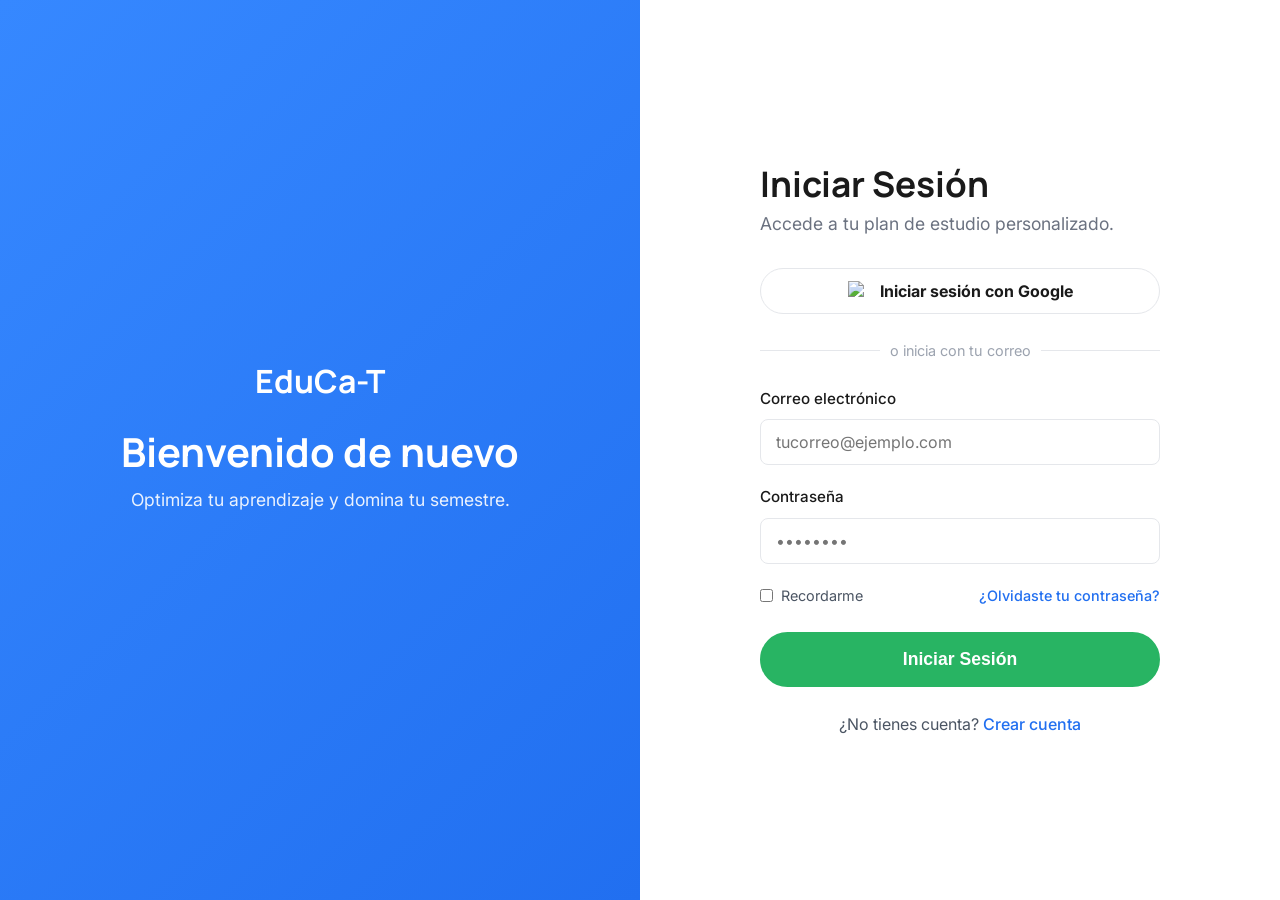
==== login.html @ 0b0712ae "Add files via upload" ====
<!DOCTYPE html>
<html lang="es">
<head>
    <meta charset="UTF-8" />
    <meta name="viewport" content="width=device-width, initial-scale=1.0" />
    <title>Login - EduCa-T</title>
    
    <link rel="stylesheet" href="style.css" />

    <link rel="preconnect" href="https://fonts.googleapis.com">
    <link rel="preconnect" href="https://fonts.gstatic.com" crossorigin>
    <link href="https://fonts.googleapis.com/css2?family=Inter:wght@400;500;700&family=Manrope:wght@700;800&display=swap" rel="stylesheet">
</head>

<body class="login-page-body">

    <div class="login-page-container">
        
        <div class="login-branding-panel">
            <div class="login-branding-content">
                <div class="logo-blanco">EduCa-T</div>
                <h2>Bienvenido de nuevo</h2>
                <p>Optimiza tu aprendizaje y domina tu semestre.</p>
                
            </div>
        </div>

        <div class="login-form-container">
            <div class="login-form-box">
                <h2>Iniciar Sesión</h2>
                <p class="login-subtitulo">Accede a tu plan de estudio personalizado.</p>
                
                <button type="button" class="btn-google">
                    <img src="https://upload.wikimedia.org/wikipedia/commons/c/c1/Google_%22G%22_logo.svg" alt="Google Logo">
                    Iniciar sesión con Google
                </button>
                
                <div class="separator">o inicia con tu correo</div>

                <form onsubmit="handleLogin(event)">
                    <div class="form-group">
                        <label for="email">Correo electrónico</label>
                        <input type="email" id="email" name="email" placeholder="tucorreo@ejemplo.com" required>
                    </div>

                    <div class="form-group">
                        <label for="password">Contraseña</label>
                        <input type="password" id="password" name="password" placeholder="••••••••" required>
                    </div>

                    <div class="login-options">
                        <label class="remember-me"><input type="checkbox" name="remember" /> Recordarme</label>
                        <a href="#">¿Olvidaste tu contraseña?</a>
                    </div>

                    <button type="submit" class="cta-button primary-cta login-btn">Iniciar Sesión</button>

                    <p class="register-link">¿No tienes cuenta? <a href="register.html">Crear cuenta</a></p>
                </form>
            </div>
        </div>

    </div>

    <script src="login.js"></script>

</body>
</html>
---- style.css ----
/* ==================================== */
/* 0. Variables y Reset Básico */
/* ==================================== */

:root {
    /* Colores según tu guía */
    --color-primario: #216FF0;
    --color-primario-suave: #3688FF;
    --color-secundario: #FFFFFF;
    --color-terciario: #1A1A1A;
    --color-realce: #28B463;
    
    /* === CAMBIOS DE ESTILO === */
    --color-fondo-claro: #F9FAFB; /* Un gris muy suave y moderno */
    --color-footer-bg: var(--color-terciario); /* Footer negro elegante */
    --color-border-suave: #E5E7EB; /* Para bordes sutiles */

    /* === CAMBIOS DE FUENTE === */
    --font-principal: 'Manrope', sans-serif; /* Para títulos */
    --font-secundaria: 'Inter', sans-serif;  /* Para texto */
}

* {
    margin: 0;
    padding: 0;
    box-sizing: border-box;
}

html {
    scroll-behavior: smooth; /* Para que los anclajes #faq, etc. sean suaves */
}

body {
    font-family: var(--font-secundaria); /* Fuente principal para el cuerpo */
    line-height: 1.6;
    color: var(--color-terciario);
    background-color: var(--color-secundario);
    -webkit-font-smoothing: antialiased; /* Mejora renderizado de fuentes */
}

.container {
    max-width: 1200px;
    margin: 0 auto;
    padding: 0 20px;
}

/* ==================================== */
/* 1. Tipografía y Encabezados */
/* ==================================== */

h1, h2, h3, h4 {
    font-family: var(--font-principal); /* Fuente Manrope para todos los títulos */
    line-height: 1.2;
    color: var(--color-terciario);
    margin-bottom: 1rem;
}

h1 {
    font-size: 3.2rem;
    color: var(--color-terciario);
}

h2 {
    font-size: 2.2rem;
    text-align: center;
}

h3 {
    font-size: 1.6rem;
}

h4 {
    font-size: 1.25rem;
}

/* ==================================== */
/* 2. Botones CTA */
/* ==================================== */

.cta-button {
    display: inline-block;
    padding: 15px 35px; /* Un poco más de padding horizontal */
    border-radius: 50px; /* === ESTILO "PILL" MODERNO === */
    text-decoration: none;
    font-weight: bold;
    font-size: 1.1rem;
    transition: background-color 0.3s ease, transform 0.2s, filter 0.3s;
    text-align: center;
}

.primary-cta {
    background-color: var(--color-realce);
    color: var(--color-secundario);
    border: 2px solid var(--color-realce);
}

.primary-cta:hover {
    background-color: #249d56;
    transform: translateY(-2px);
    filter: brightness(1.1); /* Efecto hover más sutil */
}

.secondary-cta {
    background-color: var(--color-primario);
    color: var(--color-secundario);
}

.secondary-cta:hover {
    background-color: #1c5ecc;
    transform: translateY(-2px);
    filter: brightness(1.1);
}


/* ==================================== */
/* 3. Navbar */
/* ==================================== */

.navbar {
    display: flex;
    justify-content: space-between;
    align-items: center;
    padding: 20px 0;
}

.logo {
    font-family: var(--font-principal);
    font-size: 1.8rem;
    font-weight: bold;
    color: var(--color-primario);
}

.nav-links a {
    text-decoration: none;
    color: var(--color-terciario);
    margin-left: 25px;
    font-weight: 500;
    transition: color 0.3s;
}

.nav-links a:hover {
    color: var(--color-primario);
}

.hero-section-nuevo .navbar {
    padding: 30px 0 0;
}

.hero-section-nuevo .logo {
    color: var(--color-secundario);
}

.hero-section-nuevo .nav-links a {
    color: var(--color-secundario);
    opacity: 0.8;
}

.hero-section-nuevo .nav-links a:hover {
    opacity: 1;
}

.hero-section-nuevo .cta-nav.login {
    background: none;
    border: 1px solid var(--color-secundario);
    color: var(--color-secundario) !important;
    padding: 8px 15px;
    border-radius: 50px; 
    font-weight: normal;
}

.hero-section-nuevo .cta-nav.signup {
    background-color: var(--color-secundario);
    color: var(--color-primario) !important;
    border: none;
    padding: 8px 15px;
    border-radius: 50px;
    margin-left: 10px;
    font-weight: normal;
}


/* ==================================== */
/* 4. Hero Section */
/* ==================================== */

.hero-section-nuevo {
    background: linear-gradient(135deg, var(--color-primario-suave) 0%, var(--color-primario) 100%);
    color: var(--color-secundario);
    padding-bottom: 0;
    position: relative;
    overflow: hidden;
    min-height: 70vh;
    display: flex;
    flex-direction: column;
}

.hero-main-content {
    display: flex;
    align-items: center;
    justify-content: space-between;
    flex-grow: 1;
    padding: 60px 20px;
}

.hero-text-content {
    flex: 1;
    max-width: 50%;
    padding-right: 40px;
}

.hero-text-content h1 {
    font-size: 3.8rem;
    color: var(--color-secundario);
    margin-bottom: 20px;
}

.hero-text-content p {
    font-size: 1.1rem;
    opacity: 0.9;
    margin-bottom: 30px;
    max-width: 550px; 
}

.hero-actions {
    display: flex;
    align-items: center;
    gap: 20px;
}

.play-button {
    color: var(--color-secundario);
    text-decoration: none;
    display: flex;
    align-items: center;
    font-weight: bold;
}

.play-button .triangle {
    display: inline-flex;
    justify-content: center;
    align-items: center;
    width: 40px;
    height: 40px;
    background-color: var(--color-realce);
    border-radius: 50%;
    margin-right: 10px;
    font-size: 0.8rem;
}

.hero-image-right {
    flex: 1;
    display: flex;
    justify-content: center;
    align-items: center;
    min-height: 600px;
    background: url('https://www.pngarts.com/files/7/College-Student-Transparent-Background-PNG.png') no-repeat center bottom;
    background-size: contain;
    margin-top: -50px;
}

/* ==================================== */
/* 5. Sección de Misión y Visión */
/* ==================================== */

.section-mv {
    padding: 80px 0; 
    text-align: center;
    background-color: var(--color-secundario);
}

.subtitle-center {
    font-family: var(--font-secundaria);
    font-size: 1.1rem;
    font-weight: 500;
    text-transform: uppercase;
    color: var(--color-primario);
    margin-bottom: 5px;
}

.tagline {
    font-size: 1.4rem;
    color: var(--color-terciario);
    margin-bottom: 50px;
}

.mv-grid {
    display: flex;
    justify-content: center;
    gap: 40px;
    padding: 20px;
}

.mv-item {
    flex: 1;
    max-width: 450px;
    padding: 30px;
    border-radius: 10px;
    box-shadow: 0 4px 6px -1px rgba(0, 0, 0, 0.07), 0 2px 4px -2px rgba(0, 0, 0, 0.04);
    border-top: 5px solid;
    height: 100%;
    text-align: left;
    transition: transform 0.3s ease, box-shadow 0.3s ease;
}

.mv-item:hover {
    transform: translateY(-5px);
    box-shadow: 0 10px 15px -3px rgba(0, 0, 0, 0.1), 0 4px 6px -4px rgba(0, 0, 0, 0.08);
}

.mv-item:first-child {
    border-color: var(--color-primario);
}

.mv-item:last-child {
    border-color: var(--color-realce);
}

.mv-icon {
    font-size: 2rem;
    margin-bottom: 15px;
    text-align: center;
    width: 100%;
}

.mv-item h3 {
    color: var(--color-terciario);
    font-size: 1.8rem;
    margin-bottom: 10px;
    text-align: center;
}

/* ==================================== */
/* 6. El Problema */
/* ==================================== */

.section-problema {
    padding: 80px 0;
    text-align: center;
    background-color: var(--color-fondo-claro); 
}

.section-problema h3 {
    color: var(--color-primario);
    margin-bottom: 40px;
}

.problemas-grid {
    display: flex;
    justify-content: center;
    flex-wrap: wrap;
    gap: 20px;
}

.problema-item {
    background-color: var(--color-secundario);
    color: var(--color-terciario);
    padding: 15px 30px;
    border-radius: 50px; 
    font-weight: bold;
    font-size: 1.05rem;
    box-shadow: 0 4px 10px rgba(0, 0, 0, 0.03);
    border: 1px solid var(--color-border-suave);
}

/* ==================================== */
/* 7. La Solución */
/* ==================================== */

.section-solucion {
    padding: 80px 0;
    background-color: var(--color-secundario);
}

.section-solucion .container {
    display: flex;
    align-items: center;
    gap: 50px;
}

.solucion-content {
    flex: 1;
}

.solucion-content h3 {
    font-size: 2.5rem;
}

.solucion-content p {
    font-size: 1.1rem;
    margin-bottom: 30px;
}

.solucion-image {
    flex: 1;
    text-align: center;
}

.solucion-image img {
    max-width: 100%;
    height: auto;
    border-radius: 10px; 
}

/* ==================================== */
/* 8. Características */
/* ==================================== */

.section-caracteristicas {
    padding: 80px 0;
    background-color: var(--color-fondo-claro); 
    text-align: center;
}

.section-caracteristicas h2 {
    margin-bottom: 60px;
}

.caracteristicas-grid {
    display: grid;
    grid-template-columns: repeat(4, 1fr);
    gap: 30px;
}

.caracteristica-item {
    text-align: center;
    padding: 25px;
    background: var(--color-secundario);
    border-radius: 10px;
    box-shadow: 0 4px 6px -1px rgba(0, 0, 0, 0.07), 0 2px 4px -2px rgba(0, 0, 0, 0.04);
    transition: transform 0.3s ease, box-shadow 0.3s ease;
}

.caracteristica-item:hover {
    transform: translateY(-5px);
    box-shadow: 0 10px 15px -3px rgba(0, 0, 0, 0.1), 0 4px 6px -4px rgba(0, 0, 0, 0.08);
}

.icon-container {
    font-size: 2.5rem;
    color: var(--color-primario); 
    margin-bottom: 15px;
    width: 60px;
    height: 60px;
    line-height: 60px;
    border-radius: 50%;
    background-color: rgba(33, 111, 240, 0.1);
    margin: 0 auto 15px;
}

.caracteristica-item h4 {
    font-family: var(--font-principal);
    font-size: 1.3rem;
    color: var(--color-terciario);
    margin-bottom: 10px;
}

/* ==================================== */
/* 9. Resultados */
/* ==================================== */

.section-resultados {
    padding: 80px 0;
    text-align: center;
}

.section-resultados h3 {
    color: var(--color-primario);
    margin-bottom: 50px;
}

.stats-grid {
    display: flex;
    justify-content: space-around;
    margin-bottom: 50px;
}

.stat-item {
    padding: 20px;
    flex: 1;
}

.stat-number {
    font-family: var(--font-principal);
    font-size: 3.5rem;
    font-weight: bold;
    color: var(--color-realce);
    line-height: 1;
    margin-bottom: 5px;
}

.stat-item p {
    font-size: 1.1rem;
}

/* ==================================== */
/* 10. SECCIÓN TESTIMONIOS */
/* ==================================== */

.section-testimonios {
    padding: 80px 0;
    background-color: var(--color-fondo-claro);
}

.section-testimonios h2 {
    margin-bottom: 60px;
}

.testimonios-grid {
    display: grid;
    grid-template-columns: repeat(3, 1fr);
    gap: 30px;
}

.testimonio-item {
    background: var(--color-secundario);
    border-radius: 10px;
    padding: 30px;
    box-shadow: 0 4px 6px -1px rgba(0, 0, 0, 0.07), 0 2px 4px -2px rgba(0, 0, 0, 0.04);
    display: flex;
    flex-direction: column;
}

.testimonio-texto {
    font-style: italic;
    color: #374151;
    flex-grow: 1;
    margin-bottom: 20px;
    position: relative;
    padding-left: 20px;
    border-left: 3px solid var(--color-primario);
}

.testimonio-autor {
    display: flex;
    align-items: center;
    gap: 15px;
}

.testimonio-avatar {
    width: 50px;
    height: 50px;
    border-radius: 50%;
    background: var(--color-primario-suave);
    color: var(--color-secundario);
    display: flex;
    align-items: center;
    justify-content: center;
    font-family: var(--font-principal);
    font-weight: bold;
    font-size: 1.2rem;
}

.testimonio-info h4 {
    margin: 0;
    font-size: 1.1rem;
    color: var(--color-terciario);
}

.testimonio-info p {
    margin: 0;
    font-size: 0.9rem;
    color: #6B7280;
}


/* ==================================== */
/* 11. SECCIÓN FAQ (ACORDEÓN) */
/* ==================================== */

.section-faq {
    padding: 80px 0;
    background-color: var(--color-secundario);
}

.section-faq h2 {
    margin-bottom: 60px;
}

.faq-acordeon {
    display: flex;
    flex-direction: column;
    gap: 15px;
    max-width: 900px;
    margin: 0 auto;
}

.faq-item {
    border: 1px solid var(--color-border-suave);
    border-radius: 10px;
    overflow: hidden; /* Clave para el acordeón */
}

.faq-pregunta {
    width: 100%;
    background: var(--color-secundario);
    padding: 20px 25px;
    border: none;
    text-align: left;
    font-family: var(--font-principal);
    font-size: 1.2rem;
    font-weight: 700;
    color: var(--color-terciario);
    display: flex;
    justify-content: space-between;
    align-items: center;
    cursor: pointer;
}

.faq-pregunta:hover {
    color: var(--color-primario);
}

.faq-icono {
    font-size: 1.5rem;
    color: var(--color-primario);
    transition: transform 0.3s ease;
}

.faq-respuesta {
    padding: 0 25px;
    max-height: 0; /* Oculto por defecto */
    overflow: hidden;
    transition: max-height 0.3s ease-out, padding 0.3s ease-out;
}

.faq-respuesta p {
    color: #4B5563;
    padding-bottom: 20px; /* Espacio para que no se pegue al cerrar */
    line-height: 1.7;
}

/* Estilos cuando el acordeón está ACTIVO */
.faq-item.active .faq-respuesta {
    max-height: 300px; /* Altura suficiente para el contenido */
    padding-top: 0;
}

.faq-item.active .faq-icono {
    transform: rotate(45deg); /* Gira el '+' a 'x' */
}
.faq-item.active .faq-pregunta {
    color: var(--color-primario);
}


/* ==================================== */
/* 12. CTA Final y Footer */
/* ==================================== */

.section-final-cta {
    padding: 80px 0;
    text-align: center;
    background-color: var(--color-terciario);
    color: var(--color-secundario);
}

.section-final-cta h2 {
    color: var(--color-secundario);
    margin-bottom: 40px;
    font-size: 2.8rem;
}

.final-cta {
    margin-bottom: 20px;
    font-size: 1.25rem;
    padding: 18px 40px;
}

.section-final-cta p {
    font-size: 1.1rem;
    opacity: 0.8;
}

.footer-oscuro {
    background-color: var(--color-footer-bg); 
    color: var(--color-secundario);
    padding: 40px 0 20px;
}

.footer-top {
    display: flex;
    justify-content: space-between;
    align-items: center;
    padding-bottom: 30px;
    border-bottom: 1px solid rgba(255, 255, 255, 0.2);
    margin-bottom: 20px;
}

.footer-logo {
    font-family: var(--font-principal);
    font-size: 1.5rem;
    font-weight: bold;
}

.newsletter p {
    margin-bottom: 10px;
    opacity: 0.8;
}

.newsletter-form {
    display: flex;
    gap: 10px;
}

.newsletter-form input {
    padding: 10px 15px;
    border: none;
    border-radius: 5px;
    flex-grow: 1;
    max-width: 250px;
    font-size: 1rem;
    font-family: var(--font-secundaria);
}

.newsletter-form .cta-button.signup {
    padding: 10px 20px;
    font-size: 1rem;
    background-color: var(--color-realce);
    color: var(--color-secundario) !important;
    border-radius: 5px; 
}

.footer-bottom {
    display: flex;
    justify-content: space-between;
    align-items: center;
    font-size: 0.9rem;
}

.footer-links a {
    color: var(--color-secundario);
    text-decoration: none;
    margin-right: 20px;
    opacity: 0.7;
}

.footer-links a:hover {
    opacity: 1;
}

.copyright p {
    margin: 5px 0;
    opacity: 0.7;
}


/* ==================================== */
/* 13. Responsividad (Móviles) */
/* ==================================== */

@media (max-width: 992px) {
    .nav-links {
        display: none;
    }

    .hero-main-content {
        flex-direction: column;
        text-align: center;
        padding-top: 40px;
        padding-bottom: 40px;
    }

    .hero-text-content {
        max-width: 100%;
        padding-right: 0;
        margin-bottom: 30px;
    }

    .hero-text-content h1 {
        font-size: 2.8rem; 
        text-align: center;
    }
    .hero-text-content p {
        text-align: center;
        max-width: 100%;
    }
    .hero-actions {
        justify-content: center;
    }
    .hero-image-right {
        min-height: 300px;
        margin-top: 0;
    }
    
    .mv-grid {
        flex-direction: column;
        gap: 30px;
    }
    .mv-item {
        text-align: center;
    }
    .mv-item h3 {
        text-align: center;
    }
    
    .section-solucion .container {
        flex-direction: column;
        text-align: center;
    }
    .solucion-content {
        order: 2;
    }
    .solucion-image {
        order: 1;
    }

    .caracteristicas-grid {
        grid-template-columns: repeat(2, 1fr);
    }
    
    .stats-grid {
        flex-direction: column;
        gap: 30px;
    }

    /* Testimonios en tablet */
    .testimonios-grid {
        grid-template-columns: 1fr;
        gap: 20px;
        max-width: 500px;
        margin: 0 auto;
    }

    .footer-top, .footer-bottom {
        flex-direction: column;
        text-align: center;
    }
    .footer-logo, .newsletter, .newsletter-form, .footer-links {
        margin-bottom: 20px;
    }
    .newsletter-form {
        flex-direction: column;
        align-items: center;
    }
    .newsletter-form input {
        width: 100%;
        max-width: 300px;
    }
}

@media (max-width: 576px) {
    h1 {
        font-size: 2.2rem;
    }
    h2 {
        font-size: 1.8rem;
    }
    .hero-text-content h1 {
        font-size: 2.4rem;
    }

    .problema-item {
        width: 100%;
    }

    .caracteristicas-grid {
        grid-template-columns: 1fr;
    }

    .hero-actions {
        flex-direction: column;
        gap: 15px;
    }
    .cta-button {
        width: 100%;
        max-width: 300px;
    }

    /* Testimonios en móvil */
    .testimonios-grid {
        grid-template-columns: 1fr;
    }
}
/* ==================================== */
/* 14. ESTILOS PÁGINA DE LOGIN */
/* ==================================== */

.login-page-body {
    /* Asegura que el body ocupe toda la altura */
    min-height: 100vh;
    background-color: var(--color-fondo-claro);
    font-family: var(--font-secundaria);
}

.login-page-container {
    display: grid;
    grid-template-columns: 1fr 1fr;
    min-height: 100vh;
    width: 100%;
}

/* === Panel Izquierdo (Branding) === */
.login-branding-panel {
    background: linear-gradient(135deg, var(--color-primario-suave) 0%, var(--color-primario) 100%);
    color: var(--color-secundario);
    display: flex;
    flex-direction: column;
    justify-content: center;
    align-items: center;
    padding: 40px;
    text-align: center;
}

.login-branding-content .logo-blanco {
    font-family: var(--font-principal);
    font-size: 2rem;
    font-weight: bold;
    color: var(--color-secundario);
    margin-bottom: 20px;
}

.login-branding-content h2 {
    font-family: var(--font-principal);
    font-size: 2.5rem;
    color: var(--color-secundario);
    margin-bottom: 10px;
}

.login-branding-content p {
    font-size: 1.1rem;
    opacity: 0.9;
    margin-bottom: 30px;
}

/* === Panel Derecho (Formulario) === */
.login-form-container {
    display: flex;
    justify-content: center;
    align-items: center;
    padding: 40px;
    background-color: var(--color-secundario);
}

.login-form-box {
    max-width: 400px;
    width: 100%;
}

.login-form-box h2 {
    font-family: var(--font-principal);
    font-size: 2.2rem;
    color: var(--color-terciario);
    margin-bottom: 5px;
    text-align: left;
}

.login-subtitulo {
    font-size: 1.1rem;
    color: #6B7280;
    margin-bottom: 30px;
}

.btn-google {
    display: flex;
    align-items: center;
    justify-content: center;
    width: 100%;
    padding: 12px;
    border-radius: 50px;
    border: 1px solid var(--color-border-suave);
    background-color: var(--color-secundario);
    font-family: var(--font-secundaria);
    font-weight: bold;
    font-size: 1rem;
    color: var(--color-terciario);
    cursor: pointer;
    transition: background-color 0.3s ease;
}

.btn-google:hover {
    background-color: var(--color-fondo-claro);
}

.btn-google img {
    width: 20px;
    height: 20px;
    margin-right: 12px;
}

.separator {
    text-align: center;
    color: #9CA3AF;
    margin: 25px 0;
    font-size: 0.9rem;
    display: flex;
    align-items: center;
}

.separator::before,
.separator::after {
    content: '';
    flex: 1;
    border-bottom: 1px solid var(--color-border-suave);
}
.separator::before { margin-right: 10px; }
.separator::after { margin-left: 10px; }

/* Estilos del Formulario */
.form-group {
    margin-bottom: 20px;
}

.form-group label {
    display: block;
    font-weight: 500;
    margin-bottom: 8px;
    font-size: 0.95rem;
}

.form-group input[type="email"],
.form-group input[type="password"] {
    width: 100%;
    padding: 12px 15px;
    border: 1px solid var(--color-border-suave);
    border-radius: 8px;
    font-size: 1rem;
    font-family: var(--font-secundaria);
    transition: border-color 0.3s ease, box-shadow 0.3s ease;
}

.form-group input:focus {
    outline: none;
    border-color: var(--color-primario);
    box-shadow: 0 0 0 3px rgba(33, 111, 240, 0.1);
}

.login-options {
    display: flex;
    justify-content: space-between;
    align-items: center;
    margin-bottom: 25px;
    font-size: 0.9rem;
}

.login-options a {
    color: var(--color-primario);
    text-decoration: none;
    font-weight: 500;
}

.login-options a:hover {
    text-decoration: underline;
}

.remember-me {
    display: flex;
    align-items: center;
    color: #4B5563;
}

.remember-me input {
    margin-right: 8px;
}

.login-btn {
    width: 100%; /* Botón de login a ancho completo */
    padding: 15px;
}

.register-link {
    text-align: center;
    margin-top: 25px;
    color: #4B5563;
}

.register-link a {
    color: var(--color-primario);
    text-decoration: none;
    font-weight: 500;
}

.register-link a:hover {
    text-decoration: underline;
}

/* === Responsividad para Login === */
@media (max-width: 992px) {
    .login-page-container {
        grid-template-columns: 1fr; /* Apila las columnas */
    }

    .login-branding-panel {
        /* Opcional: ocultar el panel de branding en móvil */
        /* display: none; */ 
        
        /* O: hacerlo más pequeño */
        min-height: 300px;
        justify-content: flex-end;
        padding-bottom: 50px;
    }
    
    .login-branding-content [Image] {
        display: none; /* Oculta la imagen en móvil */
    }

    .login-form-container {
        align-items: flex-start;
        padding-top: 50px;
    }
}
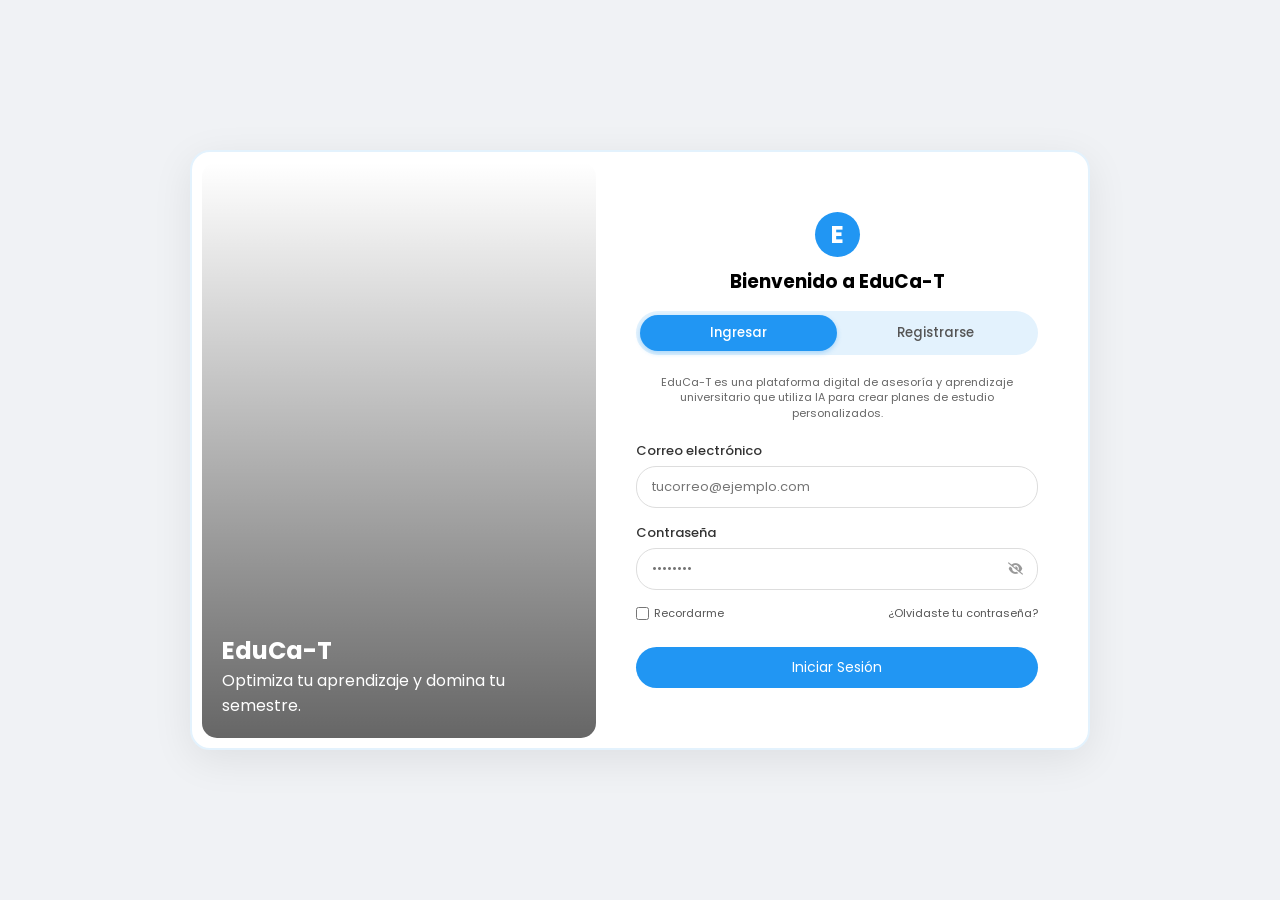
==== commit 0c14fc80: "Add files via upload" ====
--- a/login.html
+++ b/login.html
@@ -1,68 +1,87 @@
 <!DOCTYPE html>
 <html lang="es">
 <head>
-    <meta charset="UTF-8" />
-    <meta name="viewport" content="width=device-width, initial-scale=1.0" />
-    <title>Login - EduCa-T</title>
-    
-    <link rel="stylesheet" href="style.css" />
+    <meta charset="UTF-8">
+    <meta name="viewport" content="width=device-width, initial-scale=1.0">
+    <title>Bienvenido a EduCa-T</title>
+    <link href="https://fonts.googleapis.com/css2?family=Poppins:wght@300;400;500;600&display=swap" rel="stylesheet">
+    <link rel="stylesheet" href="https://cdnjs.cloudflare.com/ajax/libs/font-awesome/6.0.0/css/all.min.css">
+    <link rel="stylesheet" href="Login.css">
+</head>
+<body>
 
-    <link rel="preconnect" href="https://fonts.googleapis.com">
-    <link rel="preconnect" href="https://fonts.gstatic.com" crossorigin>
-    <link href="https://fonts.googleapis.com/css2?family=Inter:wght@400;500;700&family=Manrope:wght@700;800&display=swap" rel="stylesheet">
-</head>
-
-<body class="login-page-body">
-
-    <div class="login-page-container">
-        
-        <div class="login-branding-panel">
-            <div class="login-branding-content">
-                <div class="logo-blanco">EduCa-T</div>
-                <h2>Bienvenido de nuevo</h2>
+    <div class="card-container">
+        <div class="image-side">
+            <div class="overlay-text">
+                <h2>EduCa-T</h2>
                 <p>Optimiza tu aprendizaje y domina tu semestre.</p>
-                
             </div>
         </div>
 
-        <div class="login-form-container">
-            <div class="login-form-box">
-                <h2>Iniciar Sesión</h2>
-                <p class="login-subtitulo">Accede a tu plan de estudio personalizado.</p>
-                
-                <button type="button" class="btn-google">
-                    <img src="https://upload.wikimedia.org/wikipedia/commons/c/c1/Google_%22G%22_logo.svg" alt="Google Logo">
-                    Iniciar sesión con Google
-                </button>
-                
-                <div class="separator">o inicia con tu correo</div>
+        <div class="form-side">
+            <div class="header">
+                <div class="logo">E</div>
+                <h3>Bienvenido a EduCa-T</h3>
+            </div>
 
-                <form onsubmit="handleLogin(event)">
-                    <div class="form-group">
-                        <label for="email">Correo electrónico</label>
-                        <input type="email" id="email" name="email" placeholder="tucorreo@ejemplo.com" required>
+            <div class="toggle-buttons">
+                <button class="btn-toggle active" id="tabLogin" onclick="showForm('login')">Ingresar</button>
+                <button class="btn-toggle" id="tabRegister" onclick="showForm('register')">Registrarse</button>
+            </div>
+
+            <p class="description">
+                EduCa-T es una plataforma digital de asesoría y aprendizaje universitario que utiliza IA para crear planes de estudio personalizados.
+            </p>
+
+            <form id="loginForm" onsubmit="handleLogin(event)">
+                <div class="input-box">
+                    <label>Correo electrónico</label>
+                    <input type="email" id="login-email" placeholder="tucorreo@ejemplo.com" required>
+                </div>
+
+                <div class="input-box">
+                    <label>Contraseña</label>
+                    <div class="password-container">
+                        <input type="password" id="login-password" placeholder="••••••••" required>
+                        <i class="fa-solid fa-eye-slash toggle-pass" onclick="togglePass('login-password', this)"></i>
                     </div>
+                </div>
 
-                    <div class="form-group">
-                        <label for="password">Contraseña</label>
-                        <input type="password" id="password" name="password" placeholder="••••••••" required>
+                <div class="options-row">
+                    <label class="remember-me">
+                        <input type="checkbox"> Recordarme
+                    </label>
+                    <a href="#" class="forgot-link">¿Olvidaste tu contraseña?</a>
+                </div>
+
+                <button type="submit" class="action-btn">Iniciar Sesión</button>
+            </form>
+
+            <form id="registerForm" style="display: none;" onsubmit="handleRegister(event)">
+                <div class="input-box">
+                    <label>Nombre de Usuario</label>
+                    <input type="text" id="reg-name" placeholder="Tu nombre completo" required>
+                </div>
+
+                <div class="input-box">
+                    <label>Correo electrónico</label>
+                    <input type="email" id="reg-email" placeholder="tucorreo@ejemplo.com" required>
+                </div>
+
+                <div class="input-box">
+                    <label>Contraseña</label>
+                    <div class="password-container">
+                        <input type="password" id="reg-password" placeholder="Crea una contraseña" required>
+                        <i class="fa-solid fa-eye-slash toggle-pass" onclick="togglePass('reg-password', this)"></i>
                     </div>
+                </div>
 
-                    <div class="login-options">
-                        <label class="remember-me"><input type="checkbox" name="remember" /> Recordarme</label>
-                        <a href="#">¿Olvidaste tu contraseña?</a>
-                    </div>
+                <button type="submit" class="action-btn">Crear Cuenta</button>
+            </form>
 
-                    <button type="submit" class="cta-button primary-cta login-btn">Iniciar Sesión</button>
-
-                    <p class="register-link">¿No tienes cuenta? <a href="register.html">Crear cuenta</a></p>
-                </form>
-            </div>
         </div>
-
     </div>
 
     <script src="login.js"></script>
-
 </body>
 </html>
--- a/Login.css
+++ b/Login.css
@@ -0,0 +1,208 @@
+/* styles.css */
+* {
+    margin: 0;
+    padding: 0;
+    box-sizing: border-box;
+    font-family: 'Poppins', sans-serif;
+}
+
+body {
+    background-color: #f0f2f5;
+    display: flex;
+    justify-content: center;
+    align-items: center;
+    min-height: 100vh;
+}
+
+.card-container {
+    width: 900px;
+    height: 600px; /* Un poco más alto para que quepa todo */
+    background: #fff;
+    border-radius: 20px;
+    box-shadow: 0 10px 40px rgba(0,0,0,0.08); 
+    border: 2px solid #E3F2FD; 
+    display: flex;
+    overflow: hidden;
+    padding: 10px;
+}
+
+.image-side {
+    width: 45%;
+    background-image: url('https://images.unsplash.com/photo-1523240795612-9a054b0db644?ixlib=rb-4.0.3&auto=format&fit=crop&w=800&q=80');
+    background-size: cover;
+    background-position: center;
+    border-radius: 15px;
+    position: relative;
+    display: flex;
+    align-items: flex-end;
+}
+
+.image-side::before {
+    content: '';
+    position: absolute;
+    top: 0; bottom: 0; left: 0; right: 0;
+    background: linear-gradient(to top, rgba(0,0,0,0.6), transparent);
+    border-radius: 15px;
+}
+
+.overlay-text {
+    position: relative;
+    padding: 20px;
+    color: white;
+    z-index: 2;
+}
+
+.form-side {
+    width: 55%;
+    padding: 20px 40px;
+    display: flex;
+    flex-direction: column;
+    justify-content: center;
+}
+
+.header {
+    text-align: center;
+    margin-bottom: 15px;
+}
+
+.logo {
+    width: 45px;
+    height: 45px;
+    background: #2196F3;
+    color: white;
+    font-size: 24px;
+    font-weight: bold;
+    border-radius: 50%;
+    display: flex;
+    justify-content: center;
+    align-items: center;
+    margin: 0 auto 10px;
+}
+
+.toggle-buttons {
+    background: #E3F2FD;
+    border-radius: 25px;
+    padding: 4px;
+    display: flex;
+    margin-bottom: 20px;
+}
+
+.btn-toggle {
+    flex: 1;
+    background: transparent;
+    border: none;
+    color: #555;
+    padding: 8px;
+    border-radius: 25px;
+    cursor: pointer;
+    font-weight: 500;
+    transition: 0.3s;
+}
+
+.btn-toggle.active {
+    background: #2196F3;
+    color: white;
+    box-shadow: 0 2px 5px rgba(33, 150, 243, 0.3);
+}
+
+.description {
+    font-size: 11px;
+    color: #666;
+    text-align: center;
+    margin-bottom: 20px;
+    line-height: 1.4;
+}
+
+.input-box {
+    margin-bottom: 15px;
+}
+
+.input-box label {
+    display: block;
+    font-size: 13px;
+    font-weight: 500;
+    margin-bottom: 5px;
+    color: #333;
+}
+
+.input-box input {
+    width: 100%;
+    padding: 10px 15px;
+    border: 1px solid #ddd;
+    border-radius: 20px;
+    outline: none;
+    font-size: 13px;
+    color: #555;
+    transition: 0.3s;
+}
+
+.input-box input:focus {
+    border-color: #2196F3;
+    border-width: 1px;
+}
+
+.password-container {
+    position: relative;
+}
+
+.toggle-pass {
+    position: absolute;
+    right: 15px;
+    top: 50%;
+    transform: translateY(-50%);
+    color: #999;
+    cursor: pointer;
+    font-size: 12px;
+}
+
+.options-row {
+    display: flex;
+    justify-content: space-between;
+    align-items: center;
+    margin-bottom: 25px;
+    font-size: 11px;
+    color: #555;
+}
+
+.remember-me {
+    display: flex;
+    align-items: center;
+    gap: 5px;
+    cursor: pointer;
+}
+
+.forgot-link {
+    color: #555;
+    text-decoration: none;
+}
+
+.action-btn {
+    width: 100%;
+    background: #2196F3;
+    color: white;
+    border: none;
+    padding: 10px;
+    border-radius: 25px;
+    font-size: 14px;
+    cursor: pointer;
+    transition: 0.3s;
+}
+
+.action-btn:hover {
+    background: #1976D2;
+}
+
+@media (max-width: 768px) {
+    .card-container {
+        flex-direction: column;
+        height: auto;
+        width: 90%;
+    }
+    .image-side {
+        width: 100%;
+        height: 150px;
+    }
+    .form-side {
+        width: 100%;
+    }
+}
